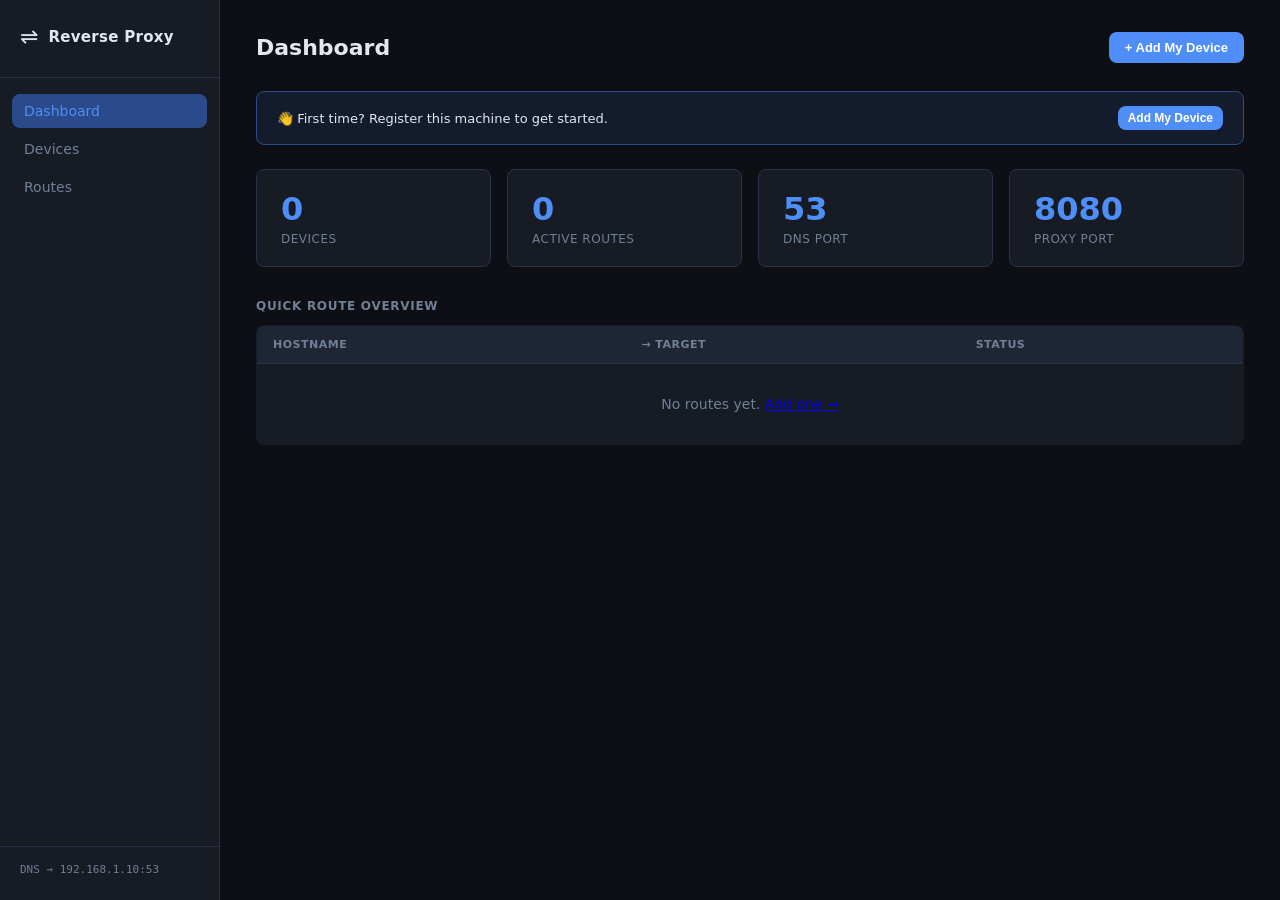
==== templates/index.html @ e745d1c8 "Initial commit" ====
<!DOCTYPE html>
<html lang="en">
<head>
  <meta charset="UTF-8" />
  <meta name="viewport" content="width=device-width, initial-scale=1.0" />
  <title>Reverse Proxy</title>
  <link rel="stylesheet" href="/static/css/style.css" />
</head>
<body>

<div id="app">
  <!-- Sidebar -->
  <aside class="sidebar">
    <div class="logo">
      <span class="logo-icon">⇌</span>
      <span class="logo-text">Reverse Proxy</span>
    </div>
    <nav>
      <a href="#" class="nav-link active" data-view="dashboard">Dashboard</a>
      <a href="#" class="nav-link" data-view="devices">Devices</a>
      <a href="#" class="nav-link" data-view="routes">Routes</a>
    </nav>
    <div class="sidebar-footer">
      <span id="dns-hint">DNS → 192.168.1.10:53</span>
    </div>
  </aside>

  <!-- Main content -->
  <main class="main">

    <!-- ── Dashboard ── -->
    <section id="view-dashboard" class="view active">
      <div class="page-header">
        <h1>Dashboard</h1>
        <button class="btn btn-primary" id="btn-add-self">+ Add My Device</button>
      </div>
      <div id="setup-banner" class="setup-banner" style="display:none">
        <span>👋 First time? Register this machine to get started.</span>
        <button class="btn btn-primary btn-sm" id="btn-add-self-banner">Add My Device</button>
      </div>
      <div class="stats-row">
        <div class="stat-card">
          <div class="stat-value" id="stat-devices">–</div>
          <div class="stat-label">Devices</div>
        </div>
        <div class="stat-card">
          <div class="stat-value" id="stat-routes">–</div>
          <div class="stat-label">Active Routes</div>
        </div>
        <div class="stat-card">
          <div class="stat-value">53</div>
          <div class="stat-label">DNS Port</div>
        </div>
        <div class="stat-card">
          <div class="stat-value">8080</div>
          <div class="stat-label">Proxy Port</div>
        </div>
      </div>
      <div class="section-title">Quick Route Overview</div>
      <table class="table" id="dash-route-table">
        <thead>
          <tr><th>Hostname</th><th>→ Target</th><th>Status</th></tr>
        </thead>
        <tbody id="dash-route-body">
          <tr><td colspan="3" class="empty">Loading…</td></tr>
        </tbody>
      </table>
    </section>

    <!-- ── Devices ── -->
    <section id="view-devices" class="view">
      <div class="page-header">
        <h1>Devices</h1>
        <button class="btn btn-primary" id="btn-add-device">+ Add Device</button>
      </div>
      <table class="table" id="device-table">
        <thead>
          <tr><th>Hostname</th><th>IP</th><th>Label</th><th>Last Seen</th><th>Active</th><th></th></tr>
        </thead>
        <tbody id="device-body">
          <tr><td colspan="6" class="empty">Loading…</td></tr>
        </tbody>
      </table>
    </section>

    <!-- ── Routes ── -->
    <section id="view-routes" class="view">
      <div class="page-header">
        <h1>Routes</h1>
        <button class="btn btn-primary" id="btn-add-route">+ Add Route</button>
      </div>
      <table class="table" id="route-table">
        <thead>
          <tr><th>Custom Hostname</th><th>→ Target</th><th>Label</th><th>Device</th><th>Enabled</th><th></th></tr>
        </thead>
        <tbody id="route-body">
          <tr><td colspan="6" class="empty">Loading…</td></tr>
        </tbody>
      </table>
    </section>

  </main>
</div>

<!-- ── Device Modal ── -->
<div class="modal-overlay" id="device-modal" style="display:none">
  <div class="modal">
    <div class="modal-header">
      <h2 id="device-modal-title">Add Device</h2>
      <button class="modal-close" data-modal="device-modal">✕</button>
    </div>
    <form id="device-form">
      <input type="hidden" id="device-id" />
      <label>IP Address <input type="text" id="device-ip" placeholder="192.168.1.10" required /></label>
      <label>Hostname <input type="text" id="device-hostname" placeholder="oden" required /></label>
      <label>Label (optional) <input type="text" id="device-label" placeholder="My Gaming PC" /></label>
      <div class="modal-actions">
        <button type="button" class="btn btn-ghost" data-modal="device-modal">Cancel</button>
        <button type="submit" class="btn btn-primary">Save</button>
      </div>
    </form>
  </div>
</div>

<!-- ── Route Modal ── -->
<div class="modal-overlay" id="route-modal" style="display:none">
  <div class="modal">
    <div class="modal-header">
      <h2 id="route-modal-title">Add Route</h2>
      <button class="modal-close" data-modal="route-modal">✕</button>
    </div>
    <form id="route-form">
      <input type="hidden" id="route-id" />
      <label>Custom Hostname
        <input type="text" id="route-hostname" placeholder="ai_image.oden.local" required />
        <small>Use <code>.local</code> suffix — e.g. <code>ai_image.oden.local</code></small>
      </label>
      <label>Target (IP:Port)
        <input type="text" id="route-target" placeholder="192.168.1.10:7860" required />
        <small>Where traffic gets forwarded to</small>
      </label>
      <label>Label (optional) <input type="text" id="route-label" placeholder="AI Image Gen" /></label>
      <label>Device
        <select id="route-device">
          <option value="">— none —</option>
        </select>
      </label>
      <label class="checkbox-label">
        <input type="checkbox" id="route-enabled" checked />
        Enabled
      </label>
      <div class="modal-actions">
        <button type="button" class="btn btn-ghost" data-modal="route-modal">Cancel</button>
        <button type="submit" class="btn btn-primary">Save</button>
      </div>
    </form>
  </div>
</div>

<!-- ── Add My Device Modal ── -->
<div class="modal-overlay" id="self-modal" style="display:none">
  <div class="modal">
    <div class="modal-header">
      <h2>Add My Device</h2>
      <button class="modal-close" data-modal="self-modal">✕</button>
    </div>
    <p style="color:var(--text-dim); margin-bottom:20px; font-size:13px;">
      Register this machine as a device. It'll automatically become reachable
      at <strong id="self-preview">hostname.local</strong> on your network.
    </p>
    <form id="self-form">
      <label>Hostname
        <input type="text" id="self-hostname" placeholder="oden" required />
        <small>Other devices will reach this machine at <code>&lt;hostname&gt;.local</code></small>
      </label>
      <label>Label (optional)
        <input type="text" id="self-label" placeholder="My Home Server" />
      </label>
      <div class="modal-actions">
        <button type="button" class="btn btn-ghost" data-modal="self-modal">Cancel</button>
        <button type="submit" class="btn btn-primary">Register</button>
      </div>
    </form>
  </div>
</div>

<!-- ── Toast ── -->
<div id="toast" class="toast"></div>

<script src="/static/js/app.js"></script>
</body>
</html>
---- static/css/style.css ----
/* ── Reset & base ────────────────────────────────────────────────────── */
*, *::before, *::after { box-sizing: border-box; margin: 0; padding: 0; }

:root {
  --bg:        #0d0f14;
  --surface:   #161b24;
  --surface2:  #1e2535;
  --border:    #2a3247;
  --accent:    #4f8ef7;
  --accent-dim:#2a4a8a;
  --green:     #3ecf8e;
  --red:       #f56565;
  --text:      #e2e8f0;
  --text-dim:  #718096;
  --radius:    8px;
  --font:      'Inter', system-ui, sans-serif;
  --sidebar-w: 220px;
}

html, body { height: 100%; background: var(--bg); color: var(--text); font-family: var(--font); font-size: 14px; }

/* ── Layout ──────────────────────────────────────────────────────────── */
#app {
  display: flex;
  height: 100vh;
  overflow: hidden;
}

/* ── Sidebar ─────────────────────────────────────────────────────────── */
.sidebar {
  width: var(--sidebar-w);
  background: var(--surface);
  border-right: 1px solid var(--border);
  display: flex;
  flex-direction: column;
  padding: 24px 0;
  flex-shrink: 0;
}

.logo {
  display: flex;
  align-items: center;
  gap: 10px;
  padding: 0 20px 28px;
  border-bottom: 1px solid var(--border);
  margin-bottom: 16px;
}
.logo-icon { font-size: 22px; }
.logo-text  { font-size: 15px; font-weight: 700; letter-spacing: .3px; }

nav { flex: 1; display: flex; flex-direction: column; gap: 4px; padding: 0 12px; }

.nav-link {
  display: block;
  padding: 9px 12px;
  border-radius: var(--radius);
  color: var(--text-dim);
  text-decoration: none;
  font-weight: 500;
  transition: background .15s, color .15s;
}
.nav-link:hover  { background: var(--surface2); color: var(--text); }
.nav-link.active { background: var(--accent-dim); color: var(--accent); }

.sidebar-footer {
  padding: 16px 20px 0;
  border-top: 1px solid var(--border);
  color: var(--text-dim);
  font-size: 11px;
  font-family: monospace;
}

/* ── Main ────────────────────────────────────────────────────────────── */
.main {
  flex: 1;
  overflow-y: auto;
  padding: 32px 36px;
}

/* ── Views ───────────────────────────────────────────────────────────── */
.view { display: none; }
.view.active { display: block; }

/* ── Page header ─────────────────────────────────────────────────────── */
.page-header {
  display: flex;
  align-items: center;
  justify-content: space-between;
  margin-bottom: 28px;
}
.page-header h1 { font-size: 22px; font-weight: 700; }

/* ── Stats row ───────────────────────────────────────────────────────── */
.stats-row {
  display: grid;
  grid-template-columns: repeat(4, 1fr);
  gap: 16px;
  margin-bottom: 32px;
}
.stat-card {
  background: var(--surface);
  border: 1px solid var(--border);
  border-radius: var(--radius);
  padding: 20px 24px;
}
.stat-value { font-size: 32px; font-weight: 700; color: var(--accent); }
.stat-label { font-size: 12px; color: var(--text-dim); margin-top: 4px; text-transform: uppercase; letter-spacing: .5px; }

/* ── Section title ───────────────────────────────────────────────────── */
.section-title {
  font-size: 12px;
  text-transform: uppercase;
  letter-spacing: .7px;
  color: var(--text-dim);
  margin-bottom: 12px;
  font-weight: 600;
}

/* ── Table ───────────────────────────────────────────────────────────── */
.table {
  width: 100%;
  border-collapse: collapse;
  background: var(--surface);
  border: 1px solid var(--border);
  border-radius: var(--radius);
  overflow: hidden;
}
.table th {
  text-align: left;
  padding: 12px 16px;
  font-size: 11px;
  text-transform: uppercase;
  letter-spacing: .5px;
  color: var(--text-dim);
  background: var(--surface2);
  border-bottom: 1px solid var(--border);
}
.table td {
  padding: 13px 16px;
  border-bottom: 1px solid var(--border);
  vertical-align: middle;
}
.table tbody tr:last-child td { border-bottom: none; }
.table tbody tr:hover { background: var(--surface2); }
.empty { color: var(--text-dim); text-align: center; padding: 32px !important; }

/* ── Pill / badge ────────────────────────────────────────────────────── */
.pill {
  display: inline-block;
  padding: 2px 8px;
  border-radius: 99px;
  font-size: 11px;
  font-weight: 600;
}
.pill-green { background: rgba(62,207,142,.15); color: var(--green); }
.pill-red   { background: rgba(245,101,101,.15); color: var(--red); }
.pill-dim   { background: var(--surface2); color: var(--text-dim); }

/* ── Buttons ─────────────────────────────────────────────────────────── */
.btn {
  display: inline-flex;
  align-items: center;
  gap: 6px;
  padding: 8px 16px;
  border-radius: var(--radius);
  font-size: 13px;
  font-weight: 600;
  border: none;
  cursor: pointer;
  transition: opacity .15s, background .15s;
}
.btn:hover { opacity: .85; }
.btn-primary { background: var(--accent); color: #fff; }
.btn-ghost   { background: var(--surface2); color: var(--text); border: 1px solid var(--border); }
.btn-danger  { background: var(--red); color: #fff; }
.btn-sm      { padding: 5px 10px; font-size: 12px; }

/* ── Toggle switch ───────────────────────────────────────────────────── */
.toggle {
  position: relative;
  display: inline-block;
  width: 36px;
  height: 20px;
}
.toggle input { opacity: 0; width: 0; height: 0; }
.toggle-slider {
  position: absolute;
  inset: 0;
  background: var(--border);
  border-radius: 99px;
  cursor: pointer;
  transition: background .2s;
}
.toggle-slider::before {
  content: '';
  position: absolute;
  width: 14px; height: 14px;
  left: 3px; top: 3px;
  background: #fff;
  border-radius: 50%;
  transition: transform .2s;
}
.toggle input:checked + .toggle-slider { background: var(--accent); }
.toggle input:checked + .toggle-slider::before { transform: translateX(16px); }

/* ── Modal ───────────────────────────────────────────────────────────── */
.modal-overlay {
  position: fixed;
  inset: 0;
  background: rgba(0,0,0,.6);
  display: flex;
  align-items: center;
  justify-content: center;
  z-index: 1000;
  backdrop-filter: blur(2px);
}
.modal {
  background: var(--surface);
  border: 1px solid var(--border);
  border-radius: 12px;
  padding: 28px;
  width: 440px;
  max-width: 95vw;
}
.modal-header {
  display: flex;
  align-items: center;
  justify-content: space-between;
  margin-bottom: 24px;
}
.modal-header h2 { font-size: 18px; font-weight: 700; }
.modal-close {
  background: none;
  border: none;
  color: var(--text-dim);
  font-size: 18px;
  cursor: pointer;
  padding: 2px 6px;
  border-radius: 4px;
}
.modal-close:hover { background: var(--surface2); color: var(--text); }

.modal form label {
  display: flex;
  flex-direction: column;
  gap: 6px;
  margin-bottom: 16px;
  font-size: 13px;
  color: var(--text-dim);
  font-weight: 500;
}
.modal form input[type="text"],
.modal form select {
  background: var(--bg);
  border: 1px solid var(--border);
  border-radius: var(--radius);
  color: var(--text);
  padding: 9px 12px;
  font-size: 14px;
  outline: none;
  transition: border-color .15s;
  width: 100%;
}
.modal form input[type="text"]:focus,
.modal form select:focus { border-color: var(--accent); }
.modal form small { font-size: 11px; color: var(--text-dim); }
.modal form code { font-family: monospace; background: var(--surface2); padding: 1px 4px; border-radius: 3px; }

.checkbox-label {
  flex-direction: row !important;
  align-items: center !important;
  gap: 10px !important;
  color: var(--text) !important;
}

.modal-actions {
  display: flex;
  justify-content: flex-end;
  gap: 10px;
  margin-top: 24px;
}

/* ── Row actions ─────────────────────────────────────────────────────── */
.row-actions { display: flex; gap: 6px; }

/* ── Toast ───────────────────────────────────────────────────────────── */
.toast {
  position: fixed;
  bottom: 28px;
  left: 50%;
  transform: translateX(-50%) translateY(20px);
  background: var(--surface2);
  border: 1px solid var(--border);
  color: var(--text);
  padding: 10px 20px;
  border-radius: var(--radius);
  font-size: 13px;
  opacity: 0;
  transition: opacity .2s, transform .2s;
  pointer-events: none;
  z-index: 2000;
  white-space: nowrap;
}
.toast.show {
  opacity: 1;
  transform: translateX(-50%) translateY(0);
}
.toast.error { border-color: var(--red); color: var(--red); }

/* ── Setup banner ────────────────────────────────────────────────────── */
.setup-banner {
  display: flex;
  align-items: center;
  justify-content: space-between;
  background: rgba(79,142,247,.1);
  border: 1px solid var(--accent-dim);
  border-radius: var(--radius);
  padding: 14px 20px;
  margin-bottom: 24px;
  font-size: 13px;
  color: var(--text);
  gap: 16px;
}

/* ── Scrollbar ───────────────────────────────────────────────────────── */
::-webkit-scrollbar { width: 6px; }
::-webkit-scrollbar-track { background: transparent; }
::-webkit-scrollbar-thumb { background: var(--border); border-radius: 99px; }

/* ── Responsive ──────────────────────────────────────────────────────── */
@media (max-width: 900px) {
  .stats-row { grid-template-columns: repeat(2, 1fr); }
  .sidebar { width: 60px; }
  .logo-text, nav .nav-link { font-size: 0; }
  .logo-icon { font-size: 20px; }
  .sidebar-footer { display: none; }
}
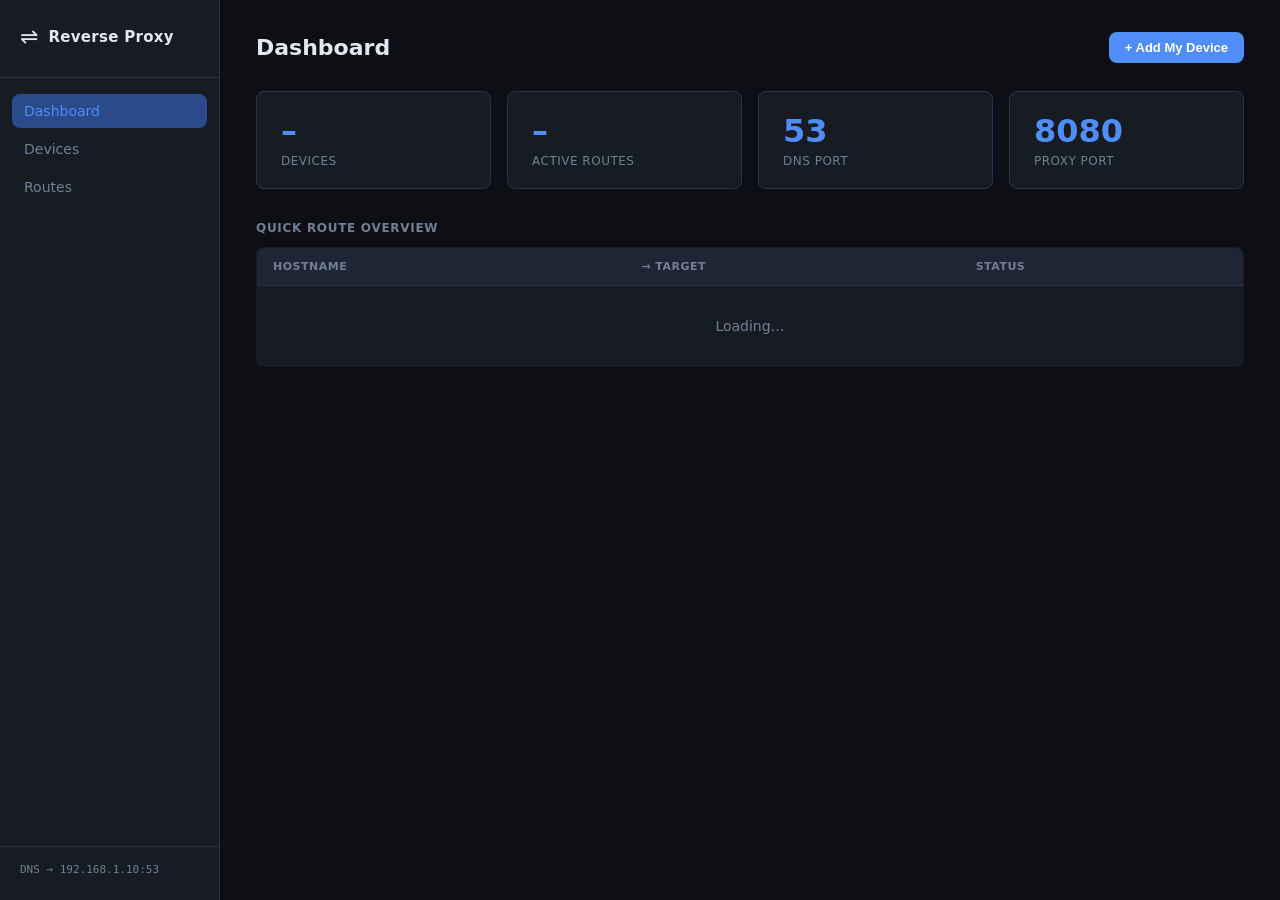
==== commit e20e2560: "Normalize EOLs; remove self-registration & DNS Add explicit eol=lf rules to .gitattributes and remov" ====
--- a/templates/index.html
+++ b/templates/index.html
@@ -150,43 +150,4 @@
         Enabled
       </label>
       <div class="modal-actions">
-        <button type="button" class="btn btn-ghost" data-modal="route-modal">Cancel</button>
-        <button type="submit" class="btn btn-primary">Save</button>
-      </div>
-    </form>
-  </div>
-</div>
-
-<!-- ── Add My Device Modal ── -->
-<div class="modal-overlay" id="self-modal" style="display:none">
-  <div class="modal">
-    <div class="modal-header">
-      <h2>Add My Device</h2>
-      <button class="modal-close" data-modal="self-modal">✕</button>
-    </div>
-    <p style="color:var(--text-dim); margin-bottom:20px; font-size:13px;">
-      Register this machine as a device. It'll automatically become reachable
-      at <strong id="self-preview">hostname.local</strong> on your network.
-    </p>
-    <form id="self-form">
-      <label>Hostname
-        <input type="text" id="self-hostname" placeholder="oden" required />
-        <small>Other devices will reach this machine at <code>&lt;hostname&gt;.local</code></small>
-      </label>
-      <label>Label (optional)
-        <input type="text" id="self-label" placeholder="My Home Server" />
-      </label>
-      <div class="modal-actions">
-        <button type="button" class="btn btn-ghost" data-modal="self-modal">Cancel</button>
-        <button type="submit" class="btn btn-primary">Register</button>
-      </div>
-    </form>
-  </div>
-</div>
-
-<!-- ── Toast ── -->
-<div id="toast" class="toast"></div>
-
-<script src="/static/js/app.js"></script>
-</body>
-</html>
+        
--- a/static/css/style.css
+++ b/static/css/style.css
@@ -325,13 +325,4 @@
 /* ── Scrollbar ───────────────────────────────────────────────────────── */
 ::-webkit-scrollbar { width: 6px; }
 ::-webkit-scrollbar-track { background: transparent; }
-::-webkit-scrollbar-thumb { background: var(--border); border-radius: 99px; }
-
-/* ── Responsive ──────────────────────────────────────────────────────── */
-@media (max-width: 900px) {
-  .stats-row { grid-template-columns: repeat(2, 1fr); }
-  .sidebar { width: 60px; }
-  .logo-text, nav .nav-link { font-size: 0; }
-  .logo-icon { font-size: 20px; }
-  .sidebar-footer { display: none; }
-}
+::-webkit-scroll
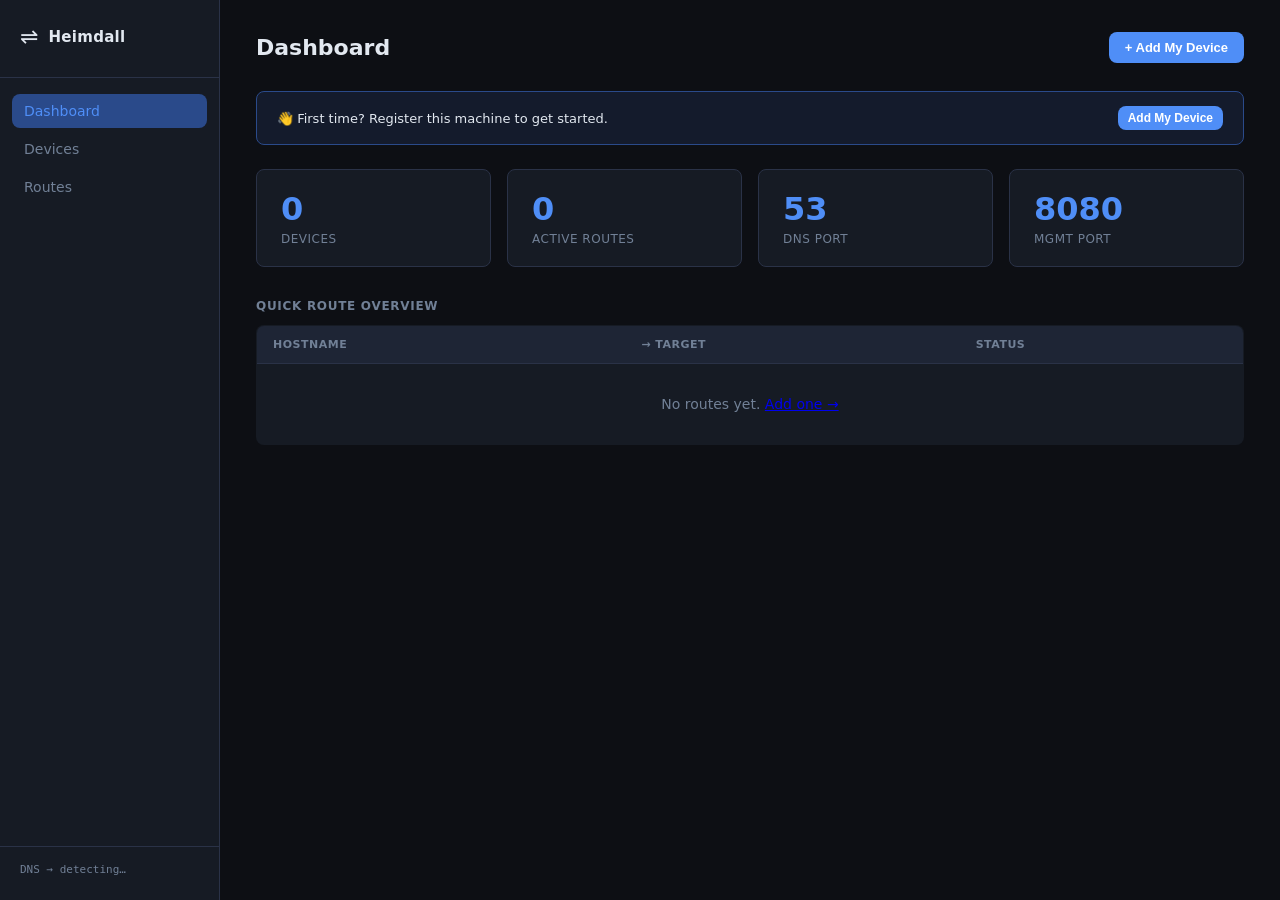
==== commit 279b0aee: "Add self-registration and improve DNS/proxy Add one-click self-registration and UI hooks, harden DNS" ====
--- a/templates/index.html
+++ b/templates/index.html
@@ -3,7 +3,7 @@
 <head>
   <meta charset="UTF-8" />
   <meta name="viewport" content="width=device-width, initial-scale=1.0" />
-  <title>Reverse Proxy</title>
+  <title>Heimdall</title>
   <link rel="stylesheet" href="/static/css/style.css" />
 </head>
 <body>
@@ -13,7 +13,7 @@
   <aside class="sidebar">
     <div class="logo">
       <span class="logo-icon">⇌</span>
-      <span class="logo-text">Reverse Proxy</span>
+      <span class="logo-text">Heimdall</span>
     </div>
     <nav>
       <a href="#" class="nav-link active" data-view="dashboard">Dashboard</a>
@@ -21,14 +21,14 @@
       <a href="#" class="nav-link" data-view="routes">Routes</a>
     </nav>
     <div class="sidebar-footer">
-      <span id="dns-hint">DNS → 192.168.1.10:53</span>
+      <span id="dns-hint">DNS → detecting…</span>
     </div>
   </aside>
 
   <!-- Main content -->
   <main class="main">
 
-    <!-- ── Dashboard ── -->
+    <!-- Dashboard -->
     <section id="view-dashboard" class="view active">
       <div class="page-header">
         <h1>Dashboard</h1>
@@ -53,7 +53,7 @@
         </div>
         <div class="stat-card">
           <div class="stat-value">8080</div>
-          <div class="stat-label">Proxy Port</div>
+          <div class="stat-label">Mgmt Port</div>
         </div>
       </div>
       <div class="section-title">Quick Route Overview</div>
@@ -67,7 +67,7 @@
       </table>
     </section>
 
-    <!-- ── Devices ── -->
+    <!-- Devices -->
     <section id="view-devices" class="view">
       <div class="page-header">
         <h1>Devices</h1>
@@ -83,7 +83,7 @@
       </table>
     </section>
 
-    <!-- ── Routes ── -->
+    <!-- Routes -->
     <section id="view-routes" class="view">
       <div class="page-header">
         <h1>Routes</h1>
@@ -102,7 +102,7 @@
   </main>
 </div>
 
-<!-- ── Device Modal ── -->
+<!-- Device Modal -->
 <div class="modal-overlay" id="device-modal" style="display:none">
   <div class="modal">
     <div class="modal-header">
@@ -122,7 +122,7 @@
   </div>
 </div>
 
-<!-- ── Route Modal ── -->
+<!-- Route Modal -->
 <div class="modal-overlay" id="route-modal" style="display:none">
   <div class="modal">
     <div class="modal-header">
@@ -150,4 +150,42 @@
         Enabled
       </label>
       <div class="modal-actions">
-        +        <button type="button" class="btn btn-ghost" data-modal="route-modal">Cancel</button>
+        <button type="submit" class="btn btn-primary">Save</button>
+      </div>
+    </form>
+  </div>
+</div>
+
+<!-- Self-registration Modal -->
+<div class="modal-overlay" id="self-modal" style="display:none">
+  <div class="modal">
+    <div class="modal-header">
+      <h2>Add My Device</h2>
+      <button class="modal-close" data-modal="self-modal">✕</button>
+    </div>
+    <form id="self-form">
+      <label>Hostname
+        <input type="text" id="self-hostname" placeholder="oden" required />
+        <small>This machine will be reachable at <strong id="self-preview">oden.local</strong></small>
+      </label>
+      <label>Label (optional)
+        <input type="text" id="self-label" placeholder="Oden — Gaming PC" />
+      </label>
+      <p style="font-size:12px; color:var(--text-dim); margin-top:-8px">
+        Detected IP: <code id="self-ip">detecting…</code>
+      </p>
+      <div class="modal-actions">
+        <button type="button" class="btn btn-ghost" data-modal="self-modal">Cancel</button>
+        <button type="submit" class="btn btn-primary">Register This Device</button>
+      </div>
+    </form>
+  </div>
+</div>
+
+<!-- Toast -->
+<div id="toast" class="toast"></div>
+
+<script src="/static/js/app.js"></script>
+</body>
+</html>
